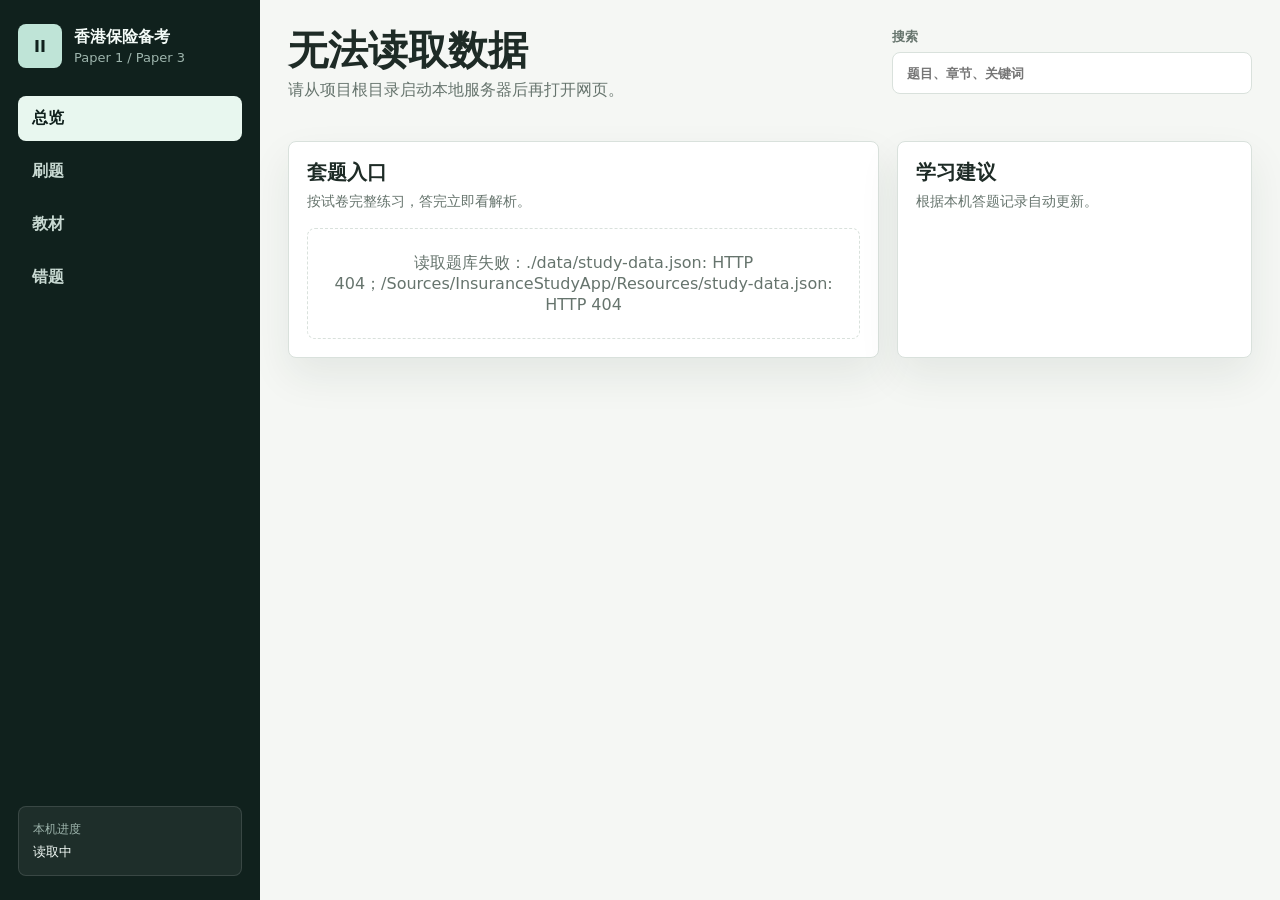
==== index.html @ dfd4a447 "Move AI settings entry to review view" ====
<!doctype html>
<html lang="zh-Hant">
  <head>
    <meta charset="utf-8" />
    <meta name="viewport" content="width=device-width, initial-scale=1" />
    <title>香港保险考试备考 Web</title>
    <link rel="stylesheet" href="./styles.css" />
  </head>
  <body>
    <div class="app-shell">
      <aside class="sidebar" aria-label="主导航">
        <div class="brand">
          <div class="brand-mark" aria-hidden="true">II</div>
          <div>
            <p class="brand-title">香港保险备考</p>
            <p class="brand-subtitle">Paper 1 / Paper 3</p>
          </div>
        </div>

        <nav class="nav-list" aria-label="功能">
          <button class="nav-item is-active" type="button" data-view="dashboard">总览</button>
          <button class="nav-item" type="button" data-view="practice">刷题</button>
          <button class="nav-item" type="button" data-view="reader">教材</button>
          <button class="nav-item" type="button" data-view="review">错题</button>
        </nav>

        <div class="sidebar-footer">
          <p class="meta-label">本机进度</p>
          <p id="storageStatus" class="storage-status">读取中</p>
        </div>
      </aside>

      <main class="workspace">
        <header class="topbar">
          <div>
            <h1 id="viewTitle">总览</h1>
            <p id="viewSubtitle">读取现有题库和教材，直接在浏览器学习。</p>
          </div>
          <label class="search-box">
            <span>搜索</span>
            <input id="globalSearch" type="search" placeholder="题目、章节、关键词" autocomplete="off" />
          </label>
        </header>

        <section id="dashboardView" class="view is-active" aria-labelledby="viewTitle">
          <div class="stats-grid" id="statsGrid"></div>
          <div class="dashboard-grid">
            <section class="panel">
              <div class="panel-heading">
                <h2>套题入口</h2>
                <p>按试卷完整练习，答完立即看解析。</p>
              </div>
              <div id="deckList" class="deck-list"></div>
            </section>
            <section class="panel">
              <div class="panel-heading">
                <h2>学习建议</h2>
                <p>根据本机答题记录自动更新。</p>
              </div>
              <div id="recommendationList" class="recommendation-list"></div>
            </section>
          </div>
        </section>

        <section id="practiceView" class="view" aria-labelledby="viewTitle">
          <div class="practice-layout">
            <section class="panel practice-panel">
              <div class="practice-toolbar">
                <label>
                  <span>题组</span>
                  <select id="questionSetSelect"></select>
                </label>
                <label>
                  <span>题号</span>
                  <select id="questionSelect"></select>
                </label>
                <button id="resetSetButton" class="secondary-button" type="button">重做本套</button>
              </div>

              <article id="questionCard" class="question-card"></article>
            </section>

            <aside class="panel progress-panel">
              <div class="panel-heading compact-heading">
                <div>
                  <h2>本套进度</h2>
                  <p id="setProgressText">尚未开始</p>
                </div>
                <button id="questionMapToggle" class="collapse-button" type="button" aria-expanded="false" aria-controls="questionMap">展开题号</button>
              </div>
              <div id="questionMap" class="question-map" aria-label="题号导航"></div>
            </aside>
          </div>
        </section>

        <section id="readerView" class="view" aria-labelledby="viewTitle">
          <div class="reader-layout">
            <aside class="panel reader-index">
              <div class="reader-index-head">
                <label>
                  <span>教材</span>
                  <select id="materialSelect"></select>
                </label>
                <button id="sectionTreeToggle" class="collapse-button" type="button" aria-expanded="false" aria-controls="sectionTree">展开目录</button>
              </div>
              <p id="activeSectionLabel" class="active-section-label">请选择章节</p>
              <div id="sectionTree" class="section-tree"></div>
            </aside>
            <article class="panel reader-content">
              <div id="sectionContent"></div>
            </article>
          </div>
        </section>

        <section id="reviewView" class="view" aria-labelledby="viewTitle">
          <section class="panel">
            <div class="panel-heading">
              <h2>错题复盘</h2>
              <p>只收录本机答错过的题目，可一键回到原题。</p>
            </div>
            <div id="wrongList" class="wrong-list"></div>
          </section>
          <section class="panel ai-settings-card">
            <div>
              <h2>AI 设置</h2>
              <p>配置 DeepSeek 或兼容模型，用于生成错题和题目讲解。设置只保存在当前浏览器。</p>
            </div>
            <button id="aiSettingsButton" class="primary-button" type="button">打开 AI 设置</button>
          </section>
        </section>

        <section id="searchView" class="view" aria-labelledby="viewTitle">
          <section class="panel">
            <div class="panel-heading">
              <h2>搜索结果</h2>
              <p id="searchSummary">输入关键词后显示相关题目和教材章节。</p>
            </div>
            <div id="searchResults" class="search-results"></div>
          </section>
        </section>
      </main>
    </div>

    <div id="aiSettingsBackdrop" class="settings-backdrop" hidden>
      <section class="settings-panel" role="dialog" aria-modal="true" aria-labelledby="aiSettingsTitle">
        <div class="settings-head">
          <div>
            <h2 id="aiSettingsTitle">AI 设置</h2>
            <p>配置只保存在当前浏览器，不会上传到 Cloudflare 或应用服务器。</p>
          </div>
          <button id="aiSettingsClose" class="icon-button" type="button" aria-label="关闭设置">×</button>
        </div>

        <form id="aiSettingsForm" class="settings-form" autocomplete="off">
          <label>
            <span>服务名称</span>
            <input id="aiProviderInput" type="text" placeholder="DeepSeek" />
          </label>
          <label>
            <span>Base URL</span>
            <input id="aiBaseUrlInput" type="url" placeholder="https://api.deepseek.com" />
          </label>
          <label>
            <span>模型</span>
            <input id="aiModelInput" type="text" placeholder="deepseek-v4-flash" />
          </label>
          <label>
            <span>API Key</span>
            <input id="aiApiKeyInput" type="password" placeholder="留空保持已保存密钥" autocomplete="new-password" />
            <small id="aiKeyStatus">未保存密钥</small>
          </label>
          <div class="settings-row">
            <label>
              <span>Temperature</span>
              <input id="aiTemperatureInput" type="number" min="0" max="2" step="0.1" />
            </label>
            <label>
              <span>Max tokens</span>
              <input id="aiMaxTokensInput" type="number" min="128" max="4096" step="64" />
            </label>
          </div>
          <p class="settings-note">
            生成讲解时，浏览器会把当前题目、选项和解析直接发送给你配置的 AI 服务商。
          </p>
          <p id="aiSettingsStatus" class="settings-status" role="status"></p>
          <div class="settings-actions">
            <button id="aiSettingsClear" class="secondary-button" type="button">清除本地设置</button>
            <button class="primary-button" type="submit">保存到本地</button>
          </div>
        </form>
      </section>
    </div>

    <template id="statTemplate">
      <article class="stat-card">
        <span class="stat-label"></span>
        <strong class="stat-value"></strong>
        <span class="stat-note"></span>
      </article>
    </template>

    <script type="module" src="./app.js"></script>
  </body>
</html>
---- styles.css ----
:root {
  color-scheme: light;
  --bg: #f5f7f4;
  --surface: #ffffff;
  --surface-soft: #eef5ef;
  --ink: #1e2b26;
  --muted: #66746d;
  --line: #d9e1dc;
  --accent: #0f766e;
  --accent-strong: #0b5f58;
  --accent-soft: #dff2ee;
  --gold: #b7791f;
  --danger: #ba3d35;
  --success: #237a46;
  --shadow: 0 18px 40px rgba(29, 48, 39, 0.08);
  font-family: ui-sans-serif, system-ui, -apple-system, BlinkMacSystemFont, "Segoe UI", sans-serif;
}

* {
  box-sizing: border-box;
}

html,
body {
  min-height: 100%;
}

html {
  -webkit-text-size-adjust: 100%;
}

body {
  margin: 0;
  background: var(--bg);
  color: var(--ink);
}

button,
input,
select {
  font: inherit;
}

button {
  cursor: pointer;
}

button,
input,
select,
p,
h1,
h2,
h3,
li,
span,
strong {
  overflow-wrap: anywhere;
}

.app-shell {
  display: grid;
  grid-template-columns: 260px minmax(0, 1fr);
  min-height: 100vh;
}

.sidebar {
  position: sticky;
  top: 0;
  height: 100vh;
  display: flex;
  flex-direction: column;
  gap: 28px;
  padding: 24px 18px;
  background: #10211d;
  color: #f3fbf7;
}

.brand {
  display: flex;
  align-items: center;
  gap: 12px;
}

.brand-mark {
  display: grid;
  width: 44px;
  height: 44px;
  place-items: center;
  border-radius: 8px;
  background: #bfe4d7;
  color: #10211d;
  font-weight: 800;
  letter-spacing: 0;
}

.brand-title,
.brand-subtitle,
.meta-label,
.storage-status,
.panel-heading p,
.stat-note,
.stat-label {
  margin: 0;
}

.brand-title {
  font-size: 16px;
  font-weight: 760;
}

.brand-subtitle {
  margin-top: 2px;
  color: #9eb5ad;
  font-size: 13px;
}

.nav-list {
  display: grid;
  gap: 8px;
}

.nav-item {
  min-width: 0;
  width: 100%;
  border: 0;
  border-radius: 8px;
  padding: 12px 14px;
  background: transparent;
  color: #c8d9d2;
  text-align: left;
  font-weight: 680;
}

.nav-item:hover,
.nav-item:focus-visible {
  background: rgba(255, 255, 255, 0.08);
  outline: none;
}

.nav-item.is-active {
  background: #e8f7ef;
  color: #10211d;
}

.sidebar-footer {
  margin-top: auto;
  padding: 14px;
  border: 1px solid rgba(255, 255, 255, 0.12);
  border-radius: 8px;
  background: rgba(255, 255, 255, 0.06);
}

.meta-label {
  color: #9eb5ad;
  font-size: 12px;
}

.storage-status {
  margin-top: 4px;
  font-size: 13px;
  line-height: 1.5;
}

.workspace {
  min-width: 0;
  padding: 28px;
}

.topbar {
  display: flex;
  align-items: flex-start;
  justify-content: space-between;
  gap: 20px;
  margin-bottom: 22px;
}

.topbar h1 {
  margin: 0;
  font-size: clamp(26px, 4vw, 40px);
  line-height: 1.1;
  letter-spacing: 0;
}

.topbar p {
  margin: 8px 0 0;
  color: var(--muted);
}

.search-box {
  display: grid;
  min-width: min(360px, 100%);
  gap: 6px;
  color: var(--muted);
  font-size: 13px;
  font-weight: 700;
}

.search-box input,
select {
  min-height: 42px;
  min-width: 0;
  border: 1px solid var(--line);
  border-radius: 8px;
  background: var(--surface);
  color: var(--ink);
}

.search-box input {
  padding: 0 14px;
}

select {
  padding: 0 36px 0 12px;
}

.view {
  display: none;
}

.view.is-active {
  display: block;
}

.stats-grid {
  display: grid;
  grid-template-columns: repeat(4, minmax(0, 1fr));
  gap: 14px;
  margin-bottom: 18px;
}

.stat-card,
.panel {
  border: 1px solid var(--line);
  border-radius: 8px;
  background: var(--surface);
  box-shadow: var(--shadow);
}

.stat-card {
  display: grid;
  gap: 8px;
  padding: 18px;
}

.stat-label {
  color: var(--muted);
  font-size: 13px;
  font-weight: 760;
}

.stat-value {
  font-size: 32px;
  line-height: 1;
}

.stat-note {
  color: var(--muted);
  font-size: 13px;
}

.dashboard-grid {
  display: grid;
  grid-template-columns: minmax(0, 1.25fr) minmax(320px, 0.75fr);
  gap: 18px;
}

.panel {
  padding: 18px;
}

.panel-heading {
  margin-bottom: 16px;
}

.compact-heading,
.reader-index-head {
  display: flex;
  align-items: flex-end;
  justify-content: space-between;
  gap: 12px;
}

.panel-heading h2 {
  margin: 0;
  font-size: 20px;
  line-height: 1.25;
}

.panel-heading p {
  margin-top: 6px;
  color: var(--muted);
  font-size: 14px;
  line-height: 1.5;
}

.deck-list,
.recommendation-list,
.wrong-list,
.search-results {
  display: grid;
  gap: 10px;
}

.deck-row,
.recommendation-row,
.wrong-row,
.search-row {
  display: flex;
  align-items: center;
  justify-content: space-between;
  gap: 14px;
  padding: 14px;
  border: 1px solid var(--line);
  border-radius: 8px;
  background: #fbfdfb;
}

.ai-settings-card {
  display: flex;
  align-items: center;
  justify-content: space-between;
  gap: 16px;
  margin-top: 16px;
}

.ai-settings-card h2 {
  margin: 0;
  font-size: 20px;
}

.ai-settings-card p {
  margin: 6px 0 0;
  color: var(--muted);
  font-size: 14px;
  line-height: 1.5;
}

.deck-row h3,
.wrong-row h3,
.search-row h3 {
  margin: 0;
  font-size: 16px;
}

.deck-row p,
.wrong-row p,
.search-row p,
.recommendation-row p {
  margin: 5px 0 0;
  color: var(--muted);
  font-size: 13px;
  line-height: 1.45;
}

.primary-button,
.secondary-button,
.text-button {
  min-height: 38px;
  border-radius: 8px;
  padding: 0 14px;
  font-size: 14px;
  font-weight: 780;
  white-space: nowrap;
  touch-action: manipulation;
}

.primary-button {
  border: 1px solid var(--accent);
  background: var(--accent);
  color: white;
}

.primary-button:hover {
  background: var(--accent-strong);
}

.secondary-button {
  border: 1px solid var(--line);
  background: var(--surface);
  color: var(--ink);
}

.text-button {
  border: 0;
  background: transparent;
  color: var(--accent);
}

.collapse-button {
  min-height: 34px;
  border: 1px solid var(--line);
  border-radius: 8px;
  padding: 0 12px;
  background: var(--surface);
  color: var(--accent-strong);
  font-size: 13px;
  font-weight: 780;
  white-space: nowrap;
  touch-action: manipulation;
}

.practice-layout,
.reader-layout {
  display: grid;
  grid-template-columns: minmax(0, 1fr) 300px;
  gap: 18px;
  align-items: start;
}

.reader-layout {
  grid-template-columns: 320px minmax(0, 1fr);
}

.practice-toolbar {
  display: flex;
  align-items: end;
  gap: 12px;
  margin-bottom: 18px;
  flex-wrap: wrap;
}

.practice-toolbar label,
.reader-index label {
  display: grid;
  gap: 6px;
  color: var(--muted);
  font-size: 13px;
  font-weight: 760;
}

.practice-toolbar label {
  min-width: 220px;
}

.question-card {
  display: grid;
  gap: 16px;
}

.question-kicker {
  display: flex;
  flex-wrap: wrap;
  gap: 8px;
  color: var(--muted);
  font-size: 13px;
  font-weight: 760;
}

.tag {
  display: inline-flex;
  align-items: center;
  min-height: 24px;
  border-radius: 999px;
  padding: 0 9px;
  background: var(--accent-soft);
  color: var(--accent-strong);
  font-size: 12px;
}

.question-title {
  margin: 0;
  font-size: 22px;
  line-height: 1.45;
}

.options-list {
  display: grid;
  gap: 10px;
}

.option-button {
  display: grid;
  grid-template-columns: 34px minmax(0, 1fr);
  gap: 12px;
  width: 100%;
  border: 1px solid var(--line);
  border-radius: 8px;
  padding: 12px;
  background: #fbfdfb;
  color: var(--ink);
  text-align: left;
}

.option-button:hover,
.option-button:focus-visible {
  border-color: var(--accent);
  outline: none;
}

.option-button.is-selected {
  border-color: var(--accent);
  background: var(--accent-soft);
}

.option-button.is-correct {
  border-color: rgba(35, 122, 70, 0.65);
  background: #e6f5ea;
}

.option-button.is-wrong {
  border-color: rgba(186, 61, 53, 0.65);
  background: #fae8e6;
}

.option-key {
  display: grid;
  width: 32px;
  height: 32px;
  place-items: center;
  border-radius: 8px;
  background: #e8edea;
  font-weight: 820;
}

.answer-panel {
  border-left: 4px solid var(--accent);
  border-radius: 8px;
  padding: 14px;
  background: #f3faf7;
}

.ai-result-panel {
  border: 1px solid #c9ddd6;
  border-radius: 8px;
  padding: 14px;
  background: #f8fcfa;
}

.ai-result-panel h3 {
  margin: 0 0 8px;
  font-size: 16px;
}

.ai-result-panel p,
.ai-result-panel li {
  margin: 0 0 10px;
  line-height: 1.7;
}

.answer-panel h3 {
  margin: 0 0 8px;
  font-size: 16px;
}

.answer-panel p {
  margin: 0;
  line-height: 1.7;
}

.question-actions {
  display: flex;
  justify-content: space-between;
  gap: 12px;
}

.question-map {
  display: grid;
  grid-template-columns: repeat(5, 1fr);
  gap: 8px;
}

.map-button {
  min-height: 38px;
  border: 1px solid var(--line);
  border-radius: 8px;
  background: #fbfdfb;
  color: var(--ink);
  font-size: 13px;
  font-weight: 760;
}

.map-button.is-current {
  border-color: var(--accent);
  background: var(--accent);
  color: white;
}

.map-button.is-correct {
  background: #e6f5ea;
}

.map-button.is-wrong {
  background: #fae8e6;
}

.section-tree {
  display: grid;
  gap: 6px;
  max-height: calc(100vh - 190px);
  margin-top: 14px;
  overflow: auto;
  padding-right: 4px;
}

.active-section-label {
  display: none;
  margin: 12px 0 0;
  color: var(--muted);
  font-size: 13px;
  line-height: 1.45;
}

.section-button {
  width: 100%;
  border: 0;
  border-radius: 8px;
  padding: 9px 10px;
  background: transparent;
  color: var(--ink);
  text-align: left;
  font-size: 13px;
  line-height: 1.35;
}

.section-button:hover,
.section-button.is-active {
  background: var(--surface-soft);
}

.reader-content {
  min-height: 640px;
}

.reader-content h2 {
  margin-top: 0;
  font-size: 28px;
}

.reader-content h3 {
  margin-top: 28px;
  font-size: 20px;
}

.reader-content p,
.reader-content li {
  font-size: 16px;
  line-height: 1.85;
}

.reader-content blockquote {
  margin: 16px 0;
  border-left: 4px solid var(--gold);
  padding: 10px 14px;
  background: #fff8eb;
  color: #624615;
}

.empty-state {
  padding: 24px;
  border: 1px dashed var(--line);
  border-radius: 8px;
  color: var(--muted);
  text-align: center;
}

mark {
  border-radius: 4px;
  background: #fde68a;
  color: inherit;
}

.settings-backdrop {
  position: fixed;
  inset: 0;
  z-index: 50;
  display: grid;
  place-items: center;
  padding: 20px;
  background: rgba(16, 33, 29, 0.5);
}

.settings-backdrop[hidden] {
  display: none;
}

.settings-panel {
  width: min(620px, 100%);
  max-height: min(760px, calc(100vh - 40px));
  overflow: auto;
  border: 1px solid var(--line);
  border-radius: 8px;
  background: var(--surface);
  box-shadow: 0 30px 80px rgba(16, 33, 29, 0.24);
}

.settings-head {
  display: flex;
  align-items: flex-start;
  justify-content: space-between;
  gap: 16px;
  padding: 18px 18px 12px;
  border-bottom: 1px solid var(--line);
}

.settings-head h2 {
  margin: 0;
  font-size: 22px;
}

.settings-head p,
.settings-note,
.settings-status,
.settings-form small {
  margin: 6px 0 0;
  color: var(--muted);
  font-size: 13px;
  line-height: 1.5;
}

.icon-button {
  width: 36px;
  height: 36px;
  border: 1px solid var(--line);
  border-radius: 8px;
  background: var(--surface);
  color: var(--ink);
  font-size: 22px;
  line-height: 1;
}

.settings-form {
  display: grid;
  gap: 14px;
  padding: 18px;
}

.settings-form label {
  display: grid;
  gap: 6px;
  color: var(--muted);
  font-size: 13px;
  font-weight: 760;
}

.settings-form input {
  min-height: 42px;
  border: 1px solid var(--line);
  border-radius: 8px;
  padding: 0 12px;
  background: var(--surface);
  color: var(--ink);
}

.settings-row {
  display: grid;
  grid-template-columns: repeat(2, minmax(0, 1fr));
  gap: 12px;
}

.settings-actions {
  display: flex;
  justify-content: flex-end;
  gap: 10px;
}

@media (max-width: 980px) {
  .app-shell {
    grid-template-columns: 1fr;
  }

  .sidebar {
    position: static;
    height: auto;
    gap: 16px;
  }

  .nav-list {
    grid-template-columns: repeat(4, 1fr);
  }

  .sidebar-footer {
    display: none;
  }

  .topbar,
  .dashboard-grid,
  .practice-layout,
  .reader-layout {
    grid-template-columns: 1fr;
  }

  .topbar {
    display: grid;
  }

  .stats-grid {
    grid-template-columns: repeat(2, minmax(0, 1fr));
  }

  .progress-panel {
    order: -1;
  }

  .question-map {
    display: flex;
    gap: 8px;
    overflow-x: auto;
    padding-bottom: 4px;
    scroll-snap-type: x proximity;
  }

  .map-button {
    min-width: 44px;
    scroll-snap-align: start;
  }
}

@media (max-width: 640px) {
  body {
    padding-bottom: calc(72px + env(safe-area-inset-bottom));
    overflow-x: hidden;
  }

  .app-shell {
    min-height: auto;
  }

  .sidebar {
    position: fixed;
    top: auto;
    right: 0;
    bottom: 0;
    left: 0;
    z-index: 20;
    height: auto;
    display: block;
    padding: 7px 10px calc(7px + env(safe-area-inset-bottom));
    border-top: 1px solid rgba(255, 255, 255, 0.12);
    background: rgba(16, 33, 29, 0.96);
    box-shadow: 0 -16px 36px rgba(16, 33, 29, 0.18);
    backdrop-filter: blur(14px);
  }

  .brand,
  .sidebar-footer {
    display: none;
  }

  .workspace {
    padding: 12px 12px 20px;
  }

  .topbar {
    position: sticky;
    top: 0;
    z-index: 10;
    grid-template-columns: 1fr;
    gap: 10px;
    margin: -12px -12px 12px;
    padding: 10px 12px 12px;
    border-bottom: 1px solid rgba(217, 225, 220, 0.85);
    background: rgba(245, 247, 244, 0.94);
    backdrop-filter: blur(12px);
  }

  .topbar h1 {
    font-size: 23px;
  }

  .topbar p {
    display: none;
  }

  .search-box {
    min-width: 0;
  }

  .search-box span {
    display: none;
  }

  .nav-list {
    grid-template-columns: repeat(4, minmax(0, 1fr));
    width: 100%;
    gap: 5px;
  }

  .nav-item {
    min-height: 48px;
    min-width: 0;
    padding: 8px 4px;
    border-radius: 8px;
    overflow: hidden;
    text-align: center;
    font-size: 13px;
  }

  .nav-item.is-active {
    background: #e8f7ef;
  }

  .stats-grid {
    grid-template-columns: repeat(2, minmax(0, 1fr));
    gap: 8px;
    margin-bottom: 12px;
  }

  .stat-card,
  .panel {
    box-shadow: none;
  }

  .stat-card {
    grid-template-columns: 1fr;
    align-items: start;
    min-height: 104px;
    padding: 12px;
  }

  .stat-value {
    grid-row: auto;
    font-size: 26px;
  }

  .panel {
    padding: 12px;
  }

  .panel-heading {
    margin-bottom: 12px;
  }

  .panel-heading h2 {
    font-size: 17px;
  }

  .panel-heading p {
    font-size: 13px;
  }

  .deck-row,
  .wrong-row,
  .search-row,
  .ai-settings-card {
    align-items: stretch;
    flex-direction: column;
    gap: 10px;
    padding: 12px;
  }

  .deck-row .primary-button,
  .wrong-row .primary-button,
  .search-row .primary-button,
  .search-row .secondary-button,
  .ai-settings-card .primary-button {
    width: 100%;
  }

  .practice-toolbar {
    display: grid;
    grid-template-columns: 1fr;
    gap: 10px;
    margin-bottom: 14px;
  }

  .practice-toolbar label {
    min-width: 0;
  }

  .practice-toolbar select,
  .practice-toolbar button,
  .reader-index select {
    min-height: 44px;
    width: 100%;
  }

  .compact-heading {
    align-items: center;
    margin-bottom: 0;
  }

  .compact-heading h2 {
    display: none;
  }

  .compact-heading p {
    margin-top: 0;
    font-weight: 760;
  }

  .collapse-button {
    min-height: 38px;
    padding: 0 11px;
    font-size: 12px;
  }

  .question-kicker {
    gap: 6px;
    font-size: 12px;
  }

  .question-title {
    font-size: 18px;
    line-height: 1.5;
  }

  .option-button {
    grid-template-columns: 30px minmax(0, 1fr);
    gap: 10px;
    min-height: 54px;
    padding: 10px;
  }

  .option-key {
    width: 30px;
    height: 30px;
  }

  .answer-panel {
    padding: 12px;
  }

  .question-actions {
    display: grid;
    grid-template-columns: 1fr 1fr;
  }

  .question-actions [data-action="reference"] {
    grid-column: 1 / -1;
    order: -1;
  }

  .question-actions [data-action="ai"] {
    grid-column: 1 / -1;
    order: -2;
  }

  .question-actions button {
    width: 100%;
  }

  .progress-panel {
    padding-bottom: 12px;
  }

  .progress-panel .panel-heading {
    margin-bottom: 10px;
  }

  .question-map.is-collapsed,
  .section-tree.is-collapsed {
    display: none;
  }

  .question-map {
    margin-top: 10px;
  }

  .reader-index {
    position: sticky;
    top: 75px;
    z-index: 8;
  }

  .reader-index-head {
    align-items: end;
  }

  .reader-index-head label {
    min-width: 0;
    flex: 1;
  }

  .active-section-label {
    display: block;
  }

  .section-tree {
    max-height: 46vh;
    margin-top: 10px;
    overscroll-behavior: contain;
  }

  .section-button {
    min-height: 38px;
    font-size: 13px;
  }

  .reader-content {
    min-height: 0;
  }

  .reader-content h2 {
    font-size: 21px;
    line-height: 1.35;
  }

  .reader-content h3 {
    font-size: 18px;
  }

  .reader-content p,
  .reader-content li {
    font-size: 16px;
    line-height: 1.8;
  }

  .empty-state {
    padding: 18px;
  }

  .settings-backdrop {
    align-items: end;
    padding: 12px;
    padding-bottom: calc(84px + env(safe-area-inset-bottom));
  }

  .settings-panel {
    max-height: calc(100vh - 116px - env(safe-area-inset-bottom));
  }

  .settings-head {
    padding: 14px 14px 10px;
  }

  .settings-head h2 {
    font-size: 19px;
  }

  .settings-form {
    padding: 14px;
  }

  .settings-row {
    grid-template-columns: 1fr;
  }

  .settings-actions {
    display: grid;
  }

  .settings-actions button {
    width: 100%;
  }
}

@media (max-width: 390px) {
  .workspace {
    padding-right: 10px;
    padding-left: 10px;
  }

  .topbar {
    margin-right: -10px;
    margin-left: -10px;
    padding-right: 10px;
    padding-left: 10px;
  }

  .nav-item {
    font-size: 12px;
  }

  .stat-card {
    grid-template-columns: 1fr;
  }

  .stat-value {
    grid-row: auto;
  }
}
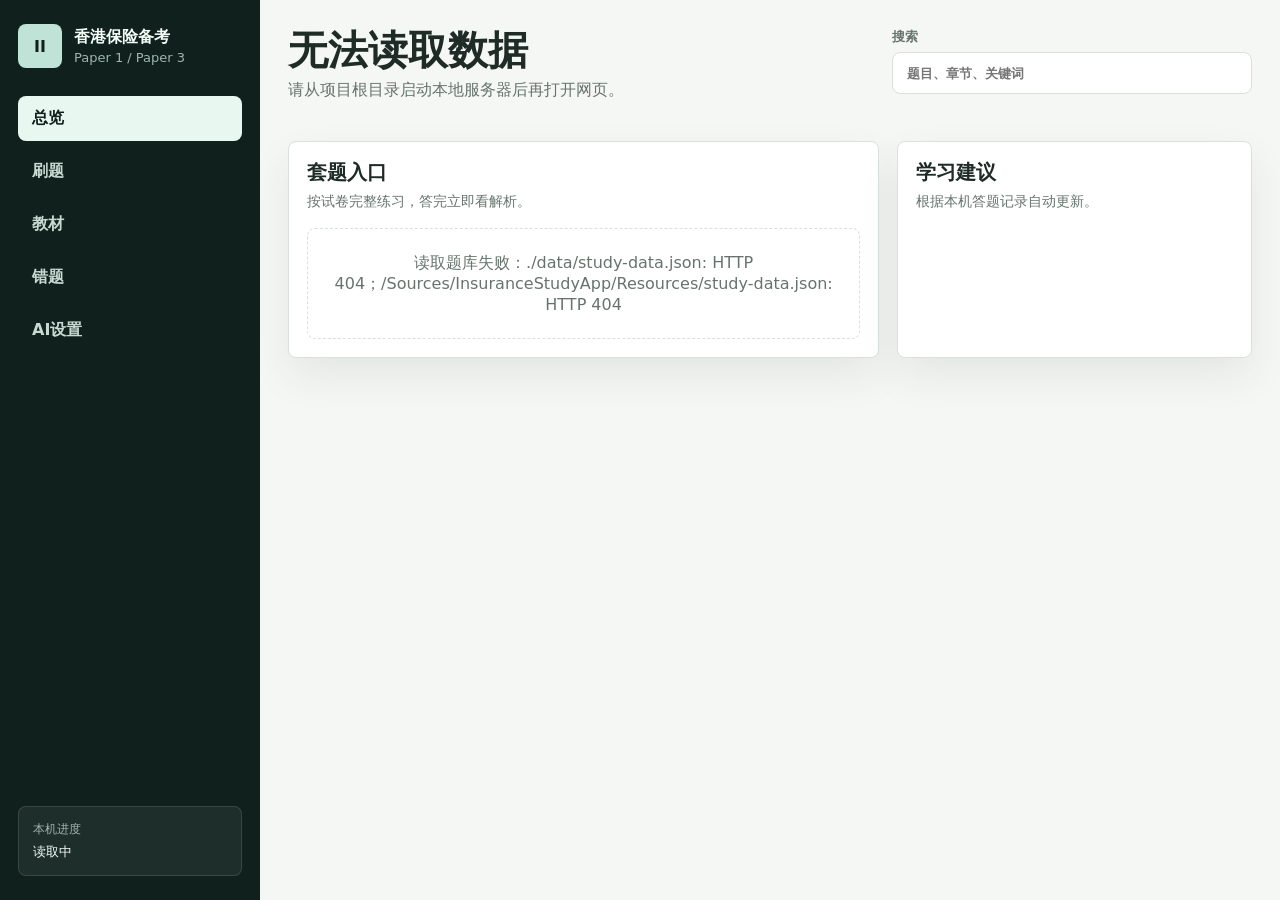
==== commit 9a74775f: "Make AI settings a standalone navigation page" ====
--- a/index.html
+++ b/index.html
@@ -22,6 +22,7 @@
           <button class="nav-item" type="button" data-view="practice">刷题</button>
           <button class="nav-item" type="button" data-view="reader">教材</button>
           <button class="nav-item" type="button" data-view="review">错题</button>
+          <button class="nav-item" type="button" data-view="aiSettings">AI设置</button>
         </nav>
 
         <div class="sidebar-footer">
@@ -120,12 +121,54 @@
             </div>
             <div id="wrongList" class="wrong-list"></div>
           </section>
-          <section class="panel ai-settings-card">
-            <div>
-              <h2>AI 设置</h2>
-              <p>配置 DeepSeek 或兼容模型，用于生成错题和题目讲解。设置只保存在当前浏览器。</p>
+        </section>
+
+        <section id="aiSettingsView" class="view" aria-labelledby="viewTitle">
+          <section class="panel settings-panel">
+            <div class="settings-head">
+              <div>
+                <h2 id="aiSettingsTitle">AI 设置</h2>
+                <p>配置只保存在当前浏览器，不会上传到 Cloudflare 或应用服务器。</p>
+              </div>
             </div>
-            <button id="aiSettingsButton" class="primary-button" type="button">打开 AI 设置</button>
+
+            <form id="aiSettingsForm" class="settings-form" autocomplete="off">
+              <label>
+                <span>服务名称</span>
+                <input id="aiProviderInput" type="text" placeholder="DeepSeek" />
+              </label>
+              <label>
+                <span>Base URL</span>
+                <input id="aiBaseUrlInput" type="url" placeholder="https://api.deepseek.com" />
+              </label>
+              <label>
+                <span>模型</span>
+                <input id="aiModelInput" type="text" placeholder="deepseek-v4-flash" />
+              </label>
+              <label>
+                <span>API Key</span>
+                <input id="aiApiKeyInput" type="password" placeholder="留空保持已保存密钥" autocomplete="new-password" />
+                <small id="aiKeyStatus">未保存密钥</small>
+              </label>
+              <div class="settings-row">
+                <label>
+                  <span>Temperature</span>
+                  <input id="aiTemperatureInput" type="number" min="0" max="2" step="0.1" />
+                </label>
+                <label>
+                  <span>Max tokens</span>
+                  <input id="aiMaxTokensInput" type="number" min="128" max="4096" step="64" />
+                </label>
+              </div>
+              <p class="settings-note">
+                生成讲解时，浏览器会把当前题目、选项和解析直接发送给你配置的 AI 服务商。
+              </p>
+              <p id="aiSettingsStatus" class="settings-status" role="status"></p>
+              <div class="settings-actions">
+                <button id="aiSettingsClear" class="secondary-button" type="button">清除本地设置</button>
+                <button class="primary-button" type="submit">保存到本地</button>
+              </div>
+            </form>
           </section>
         </section>
 
@@ -141,56 +184,6 @@
       </main>
     </div>
 
-    <div id="aiSettingsBackdrop" class="settings-backdrop" hidden>
-      <section class="settings-panel" role="dialog" aria-modal="true" aria-labelledby="aiSettingsTitle">
-        <div class="settings-head">
-          <div>
-            <h2 id="aiSettingsTitle">AI 设置</h2>
-            <p>配置只保存在当前浏览器，不会上传到 Cloudflare 或应用服务器。</p>
-          </div>
-          <button id="aiSettingsClose" class="icon-button" type="button" aria-label="关闭设置">×</button>
-        </div>
-
-        <form id="aiSettingsForm" class="settings-form" autocomplete="off">
-          <label>
-            <span>服务名称</span>
-            <input id="aiProviderInput" type="text" placeholder="DeepSeek" />
-          </label>
-          <label>
-            <span>Base URL</span>
-            <input id="aiBaseUrlInput" type="url" placeholder="https://api.deepseek.com" />
-          </label>
-          <label>
-            <span>模型</span>
-            <input id="aiModelInput" type="text" placeholder="deepseek-v4-flash" />
-          </label>
-          <label>
-            <span>API Key</span>
-            <input id="aiApiKeyInput" type="password" placeholder="留空保持已保存密钥" autocomplete="new-password" />
-            <small id="aiKeyStatus">未保存密钥</small>
-          </label>
-          <div class="settings-row">
-            <label>
-              <span>Temperature</span>
-              <input id="aiTemperatureInput" type="number" min="0" max="2" step="0.1" />
-            </label>
-            <label>
-              <span>Max tokens</span>
-              <input id="aiMaxTokensInput" type="number" min="128" max="4096" step="64" />
-            </label>
-          </div>
-          <p class="settings-note">
-            生成讲解时，浏览器会把当前题目、选项和解析直接发送给你配置的 AI 服务商。
-          </p>
-          <p id="aiSettingsStatus" class="settings-status" role="status"></p>
-          <div class="settings-actions">
-            <button id="aiSettingsClear" class="secondary-button" type="button">清除本地设置</button>
-            <button class="primary-button" type="submit">保存到本地</button>
-          </div>
-        </form>
-      </section>
-    </div>
-
     <template id="statTemplate">
       <article class="stat-card">
         <span class="stat-label"></span>
--- a/styles.css
+++ b/styles.css
@@ -316,26 +316,6 @@
   background: #fbfdfb;
 }
 
-.ai-settings-card {
-  display: flex;
-  align-items: center;
-  justify-content: space-between;
-  gap: 16px;
-  margin-top: 16px;
-}
-
-.ai-settings-card h2 {
-  margin: 0;
-  font-size: 20px;
-}
-
-.ai-settings-card p {
-  margin: 6px 0 0;
-  color: var(--muted);
-  font-size: 14px;
-  line-height: 1.5;
-}
-
 .deck-row h3,
 .wrong-row h3,
 .search-row h3 {
@@ -660,28 +640,11 @@
   color: inherit;
 }
 
-.settings-backdrop {
-  position: fixed;
-  inset: 0;
-  z-index: 50;
-  display: grid;
-  place-items: center;
-  padding: 20px;
-  background: rgba(16, 33, 29, 0.5);
-}
-
-.settings-backdrop[hidden] {
-  display: none;
-}
-
 .settings-panel {
   width: min(620px, 100%);
-  max-height: min(760px, calc(100vh - 40px));
-  overflow: auto;
   border: 1px solid var(--line);
   border-radius: 8px;
   background: var(--surface);
-  box-shadow: 0 30px 80px rgba(16, 33, 29, 0.24);
 }
 
 .settings-head {
@@ -871,9 +834,9 @@
   }
 
   .nav-list {
-    grid-template-columns: repeat(4, minmax(0, 1fr));
+    grid-template-columns: repeat(5, minmax(0, 1fr));
     width: 100%;
-    gap: 5px;
+    gap: 4px;
   }
 
   .nav-item {
@@ -883,7 +846,7 @@
     border-radius: 8px;
     overflow: hidden;
     text-align: center;
-    font-size: 13px;
+    font-size: 12px;
   }
 
   .nav-item.is-active {
@@ -931,8 +894,7 @@
 
   .deck-row,
   .wrong-row,
-  .search-row,
-  .ai-settings-card {
+  .search-row {
     align-items: stretch;
     flex-direction: column;
     gap: 10px;
@@ -942,8 +904,7 @@
   .deck-row .primary-button,
   .wrong-row .primary-button,
   .search-row .primary-button,
-  .search-row .secondary-button,
-  .ai-settings-card .primary-button {
+  .search-row .secondary-button {
     width: 100%;
   }
 
@@ -1100,14 +1061,8 @@
     padding: 18px;
   }
 
-  .settings-backdrop {
-    align-items: end;
-    padding: 12px;
-    padding-bottom: calc(84px + env(safe-area-inset-bottom));
-  }
-
   .settings-panel {
-    max-height: calc(100vh - 116px - env(safe-area-inset-bottom));
+    width: 100%;
   }
 
   .settings-head {
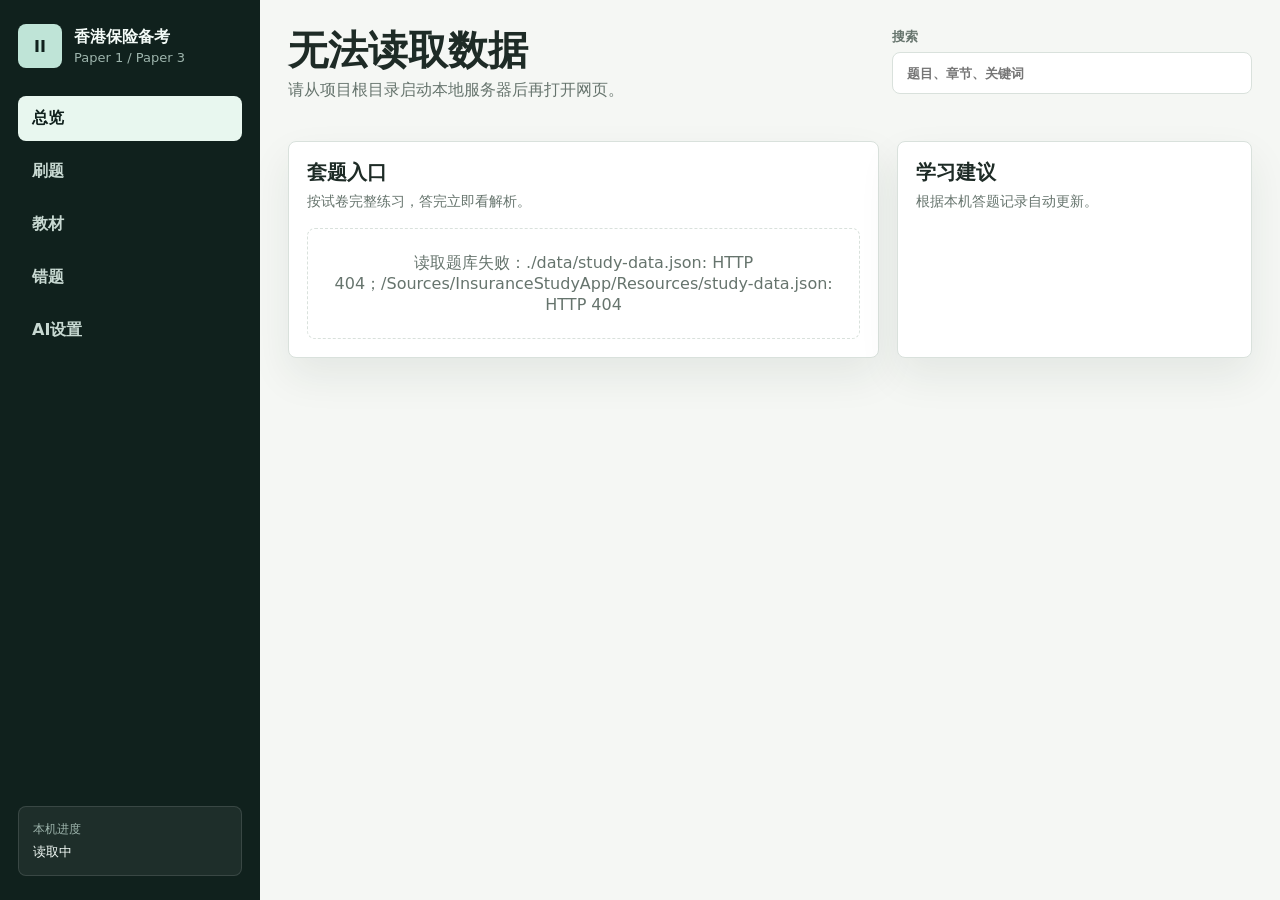
==== commit f789ab41: "Refine AI model settings" ====
--- a/index.html
+++ b/index.html
@@ -4,7 +4,7 @@
     <meta charset="utf-8" />
     <meta name="viewport" content="width=device-width, initial-scale=1" />
     <title>香港保险考试备考 Web</title>
-    <link rel="stylesheet" href="./styles.css" />
+    <link rel="stylesheet" href="./styles.css?v=20260430-3" />
   </head>
   <body>
     <div class="app-shell">
@@ -128,42 +128,49 @@
             <div class="settings-head">
               <div>
                 <h2 id="aiSettingsTitle">AI 设置</h2>
-                <p>配置只保存在当前浏览器，不会上传到 Cloudflare 或应用服务器。</p>
-              </div>
+                <p>配置 DeepSeek 或兼容模型，用来生成题目讲解。所有设置只保存在当前浏览器。</p>
+              </div>
+              <div class="settings-privacy">本地保存</div>
             </div>
 
             <form id="aiSettingsForm" class="settings-form" autocomplete="off">
-              <label>
-                <span>服务名称</span>
-                <input id="aiProviderInput" type="text" placeholder="DeepSeek" />
-              </label>
-              <label>
-                <span>Base URL</span>
-                <input id="aiBaseUrlInput" type="url" placeholder="https://api.deepseek.com" />
-              </label>
-              <label>
-                <span>模型</span>
-                <input id="aiModelInput" type="text" placeholder="deepseek-v4-flash" />
-              </label>
-              <label>
-                <span>API Key</span>
-                <input id="aiApiKeyInput" type="password" placeholder="留空保持已保存密钥" autocomplete="new-password" />
-                <small id="aiKeyStatus">未保存密钥</small>
-              </label>
-              <div class="settings-row">
-                <label>
-                  <span>Temperature</span>
-                  <input id="aiTemperatureInput" type="number" min="0" max="2" step="0.1" />
-                </label>
-                <label>
-                  <span>Max tokens</span>
-                  <input id="aiMaxTokensInput" type="number" min="128" max="4096" step="64" />
-                </label>
-              </div>
-              <p class="settings-note">
-                生成讲解时，浏览器会把当前题目、选项和解析直接发送给你配置的 AI 服务商。
-              </p>
-              <p id="aiSettingsStatus" class="settings-status" role="status"></p>
+              <div class="settings-section">
+                <div class="settings-section-title">
+                  <h3>连接配置</h3>
+                  <p>API Key 不会显示明文；留空会保留已保存的密钥。</p>
+                </div>
+                <div class="settings-grid">
+                  <label class="field">
+                    <span>服务名称</span>
+                    <input id="aiProviderInput" type="text" placeholder="DeepSeek" />
+                  </label>
+                  <label class="field">
+                    <span>Base URL</span>
+                    <input id="aiBaseUrlInput" type="url" placeholder="https://api.deepseek.com" />
+                  </label>
+                  <label class="field">
+                    <span>模型</span>
+                    <select id="aiModelSelect">
+                      <option value="deepseek-v4-flash">DeepSeek V4 Flash（默认）</option>
+                      <option value="deepseek-chat">DeepSeek Chat</option>
+                      <option value="deepseek-reasoner">DeepSeek Reasoner</option>
+                      <option value="custom">自定义兼容模型</option>
+                    </select>
+                    <input id="aiCustomModelInput" class="is-hidden" type="text" placeholder="输入兼容模型名称" />
+                  </label>
+                  <label class="field">
+                    <span>API Key</span>
+                    <input id="aiApiKeyInput" type="password" placeholder="留空保持已保存密钥" autocomplete="new-password" />
+                    <small id="aiKeyStatus">未保存密钥</small>
+                  </label>
+                </div>
+              </div>
+
+              <div class="settings-note">
+                <strong>隐私说明</strong>
+                <span>生成讲解时，浏览器会把当前题目、选项和解析直接发送给你配置的 AI 服务商；本应用不会保存这些请求。生成参数已按考试讲解场景固定为保守默认值。</span>
+              </div>
+              <p id="aiSettingsStatus" class="settings-status" role="status" aria-live="polite"></p>
               <div class="settings-actions">
                 <button id="aiSettingsClear" class="secondary-button" type="button">清除本地设置</button>
                 <button class="primary-button" type="submit">保存到本地</button>
@@ -192,6 +199,6 @@
       </article>
     </template>
 
-    <script type="module" src="./app.js"></script>
+    <script type="module" src="./app.js?v=20260430-3"></script>
   </body>
 </html>
--- a/styles.css
+++ b/styles.css
@@ -641,7 +641,7 @@
 }
 
 .settings-panel {
-  width: min(620px, 100%);
+  width: min(860px, 100%);
   border: 1px solid var(--line);
   border-radius: 8px;
   background: var(--surface);
@@ -652,8 +652,9 @@
   align-items: flex-start;
   justify-content: space-between;
   gap: 16px;
-  padding: 18px 18px 12px;
+  padding: 20px 22px 16px;
   border-bottom: 1px solid var(--line);
+  background: linear-gradient(180deg, #f8fcfa 0%, #ffffff 100%);
 }
 
 .settings-head h2 {
@@ -662,7 +663,6 @@
 }
 
 .settings-head p,
-.settings-note,
 .settings-status,
 .settings-form small {
   margin: 6px 0 0;
@@ -671,6 +671,20 @@
   line-height: 1.5;
 }
 
+.settings-privacy {
+  display: inline-flex;
+  align-items: center;
+  min-height: 30px;
+  border: 1px solid #c7e2d9;
+  border-radius: 999px;
+  padding: 0 11px;
+  background: #eef9f4;
+  color: var(--accent-strong);
+  font-size: 13px;
+  font-weight: 780;
+  white-space: nowrap;
+}
+
 .icon-button {
   width: 36px;
   height: 36px;
@@ -684,11 +698,47 @@
 
 .settings-form {
   display: grid;
+  gap: 16px;
+  padding: 20px 22px 22px;
+}
+
+.settings-section {
+  display: grid;
   gap: 14px;
-  padding: 18px;
-}
-
-.settings-form label {
+  padding: 16px;
+  border: 1px solid var(--line);
+  border-radius: 8px;
+  background: #fbfdfb;
+}
+
+.settings-section-title {
+  display: flex;
+  align-items: flex-start;
+  justify-content: space-between;
+  gap: 16px;
+}
+
+.settings-section-title h3 {
+  margin: 0;
+  font-size: 17px;
+}
+
+.settings-section-title p {
+  max-width: 420px;
+  margin: 0;
+  color: var(--muted);
+  font-size: 13px;
+  line-height: 1.45;
+  text-align: right;
+}
+
+.settings-grid {
+  display: grid;
+  grid-template-columns: repeat(2, minmax(0, 1fr));
+  gap: 14px;
+}
+
+.settings-form .field {
   display: grid;
   gap: 6px;
   color: var(--muted);
@@ -696,7 +746,8 @@
   font-weight: 760;
 }
 
-.settings-form input {
+.settings-form input,
+.settings-form select {
   min-height: 42px;
   border: 1px solid var(--line);
   border-radius: 8px;
@@ -705,10 +756,49 @@
   color: var(--ink);
 }
 
-.settings-row {
-  display: grid;
-  grid-template-columns: repeat(2, minmax(0, 1fr));
-  gap: 12px;
+.settings-form select {
+  padding-right: 34px;
+}
+
+.settings-form input:focus,
+.settings-form select:focus {
+  border-color: var(--accent);
+  box-shadow: 0 0 0 3px rgba(15, 118, 110, 0.12);
+  outline: none;
+}
+
+.settings-form .is-hidden {
+  display: none;
+}
+
+.settings-note {
+  display: grid;
+  gap: 4px;
+  border-left: 4px solid var(--gold);
+  border-radius: 8px;
+  padding: 12px 14px;
+  background: #fff8eb;
+  color: #624615;
+  font-size: 13px;
+  line-height: 1.55;
+}
+
+.settings-note strong,
+.settings-note span {
+  display: block;
+}
+
+.settings-status {
+  min-height: 22px;
+}
+
+.settings-status.is-success {
+  border: 1px solid #b9dfc7;
+  border-radius: 8px;
+  padding: 10px 12px;
+  background: #ecf8f0;
+  color: var(--success);
+  font-weight: 760;
 }
 
 .settings-actions {
@@ -729,7 +819,7 @@
   }
 
   .nav-list {
-    grid-template-columns: repeat(4, 1fr);
+    grid-template-columns: repeat(5, 1fr);
   }
 
   .sidebar-footer {
@@ -786,9 +876,11 @@
     bottom: 0;
     left: 0;
     z-index: 20;
+    width: 100vw;
+    max-width: 100vw;
     height: auto;
     display: block;
-    padding: 7px 10px calc(7px + env(safe-area-inset-bottom));
+    padding: 7px 6px calc(7px + env(safe-area-inset-bottom));
     border-top: 1px solid rgba(255, 255, 255, 0.12);
     background: rgba(16, 33, 29, 0.96);
     box-shadow: 0 -16px 36px rgba(16, 33, 29, 0.18);
@@ -834,19 +926,24 @@
   }
 
   .nav-list {
-    grid-template-columns: repeat(5, minmax(0, 1fr));
+    display: flex;
     width: 100%;
+    min-width: 0;
     gap: 4px;
   }
 
   .nav-item {
-    min-height: 48px;
+    flex: 0 0 calc((100vw - 28px) / 5) !important;
+    width: calc((100vw - 28px) / 5) !important;
+    max-width: calc((100vw - 28px) / 5);
+    min-height: 46px;
     min-width: 0;
-    padding: 8px 4px;
+    padding: 8px 2px;
     border-radius: 8px;
     overflow: hidden;
     text-align: center;
-    font-size: 12px;
+    font-size: 11px;
+    line-height: 1.1;
   }
 
   .nav-item.is-active {
@@ -1066,6 +1163,8 @@
   }
 
   .settings-head {
+    display: grid;
+    gap: 10px;
     padding: 14px 14px 10px;
   }
 
@@ -1077,8 +1176,23 @@
     padding: 14px;
   }
 
-  .settings-row {
+  .settings-section {
+    padding: 12px;
+  }
+
+  .settings-section-title {
+    display: grid;
+    gap: 5px;
+  }
+
+  .settings-section-title p {
+    max-width: none;
+    text-align: left;
+  }
+
+  .settings-grid {
     grid-template-columns: 1fr;
+    gap: 10px;
   }
 
   .settings-actions {
@@ -1104,7 +1218,7 @@
   }
 
   .nav-item {
-    font-size: 12px;
+    font-size: 10.5px;
   }
 
   .stat-card {
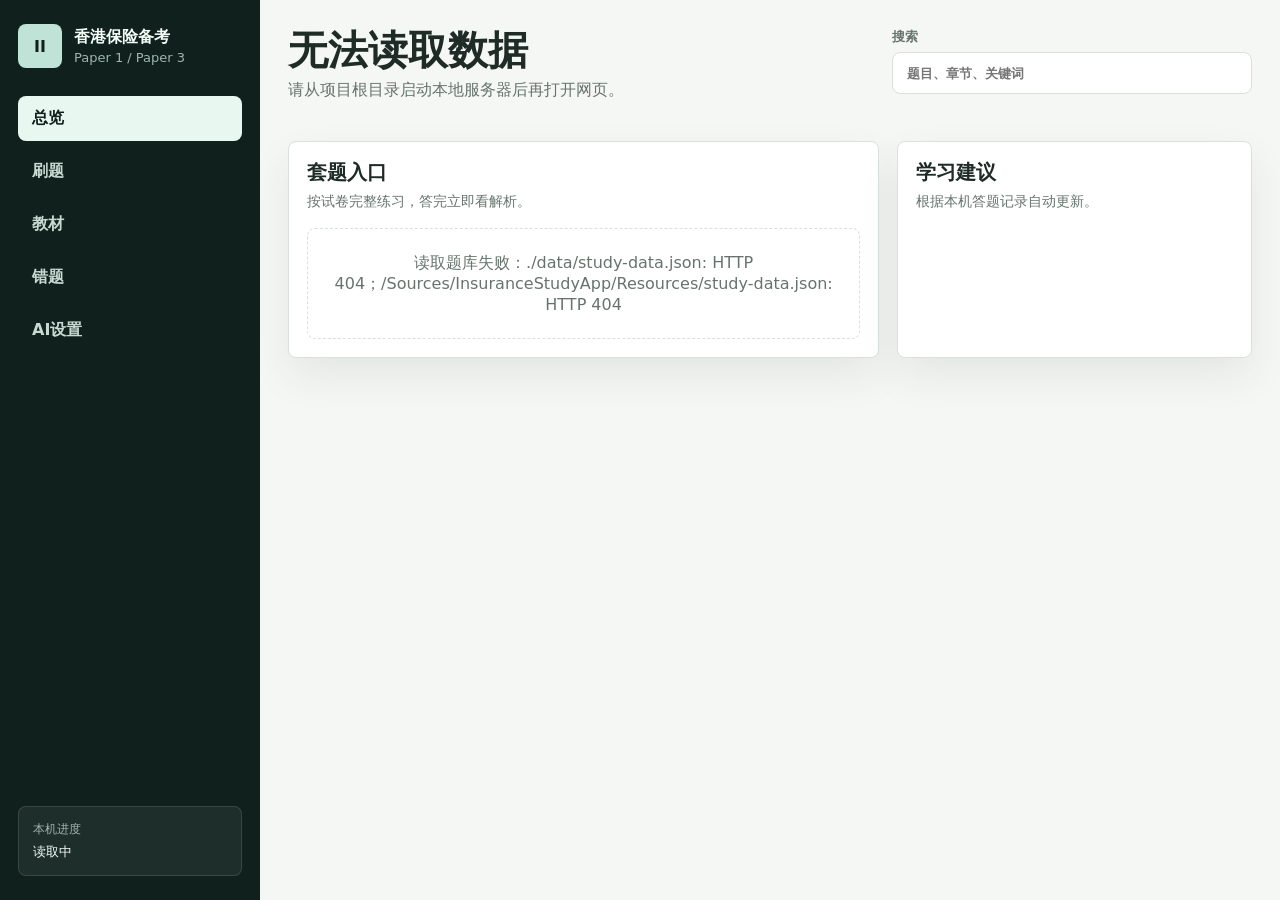
==== commit 3840c1e9: "Update DeepSeek model options" ====
--- a/index.html
+++ b/index.html
@@ -4,7 +4,7 @@
     <meta charset="utf-8" />
     <meta name="viewport" content="width=device-width, initial-scale=1" />
     <title>香港保险考试备考 Web</title>
-    <link rel="stylesheet" href="./styles.css?v=20260430-3" />
+    <link rel="stylesheet" href="./styles.css?v=20260430-4" />
   </head>
   <body>
     <div class="app-shell">
@@ -152,8 +152,7 @@
                     <span>模型</span>
                     <select id="aiModelSelect">
                       <option value="deepseek-v4-flash">DeepSeek V4 Flash（默认）</option>
-                      <option value="deepseek-chat">DeepSeek Chat</option>
-                      <option value="deepseek-reasoner">DeepSeek Reasoner</option>
+                      <option value="deepseek-pro">DeepSeek Pro</option>
                       <option value="custom">自定义兼容模型</option>
                     </select>
                     <input id="aiCustomModelInput" class="is-hidden" type="text" placeholder="输入兼容模型名称" />
@@ -199,6 +198,6 @@
       </article>
     </template>
 
-    <script type="module" src="./app.js?v=20260430-3"></script>
+    <script type="module" src="./app.js?v=20260430-4"></script>
   </body>
 </html>
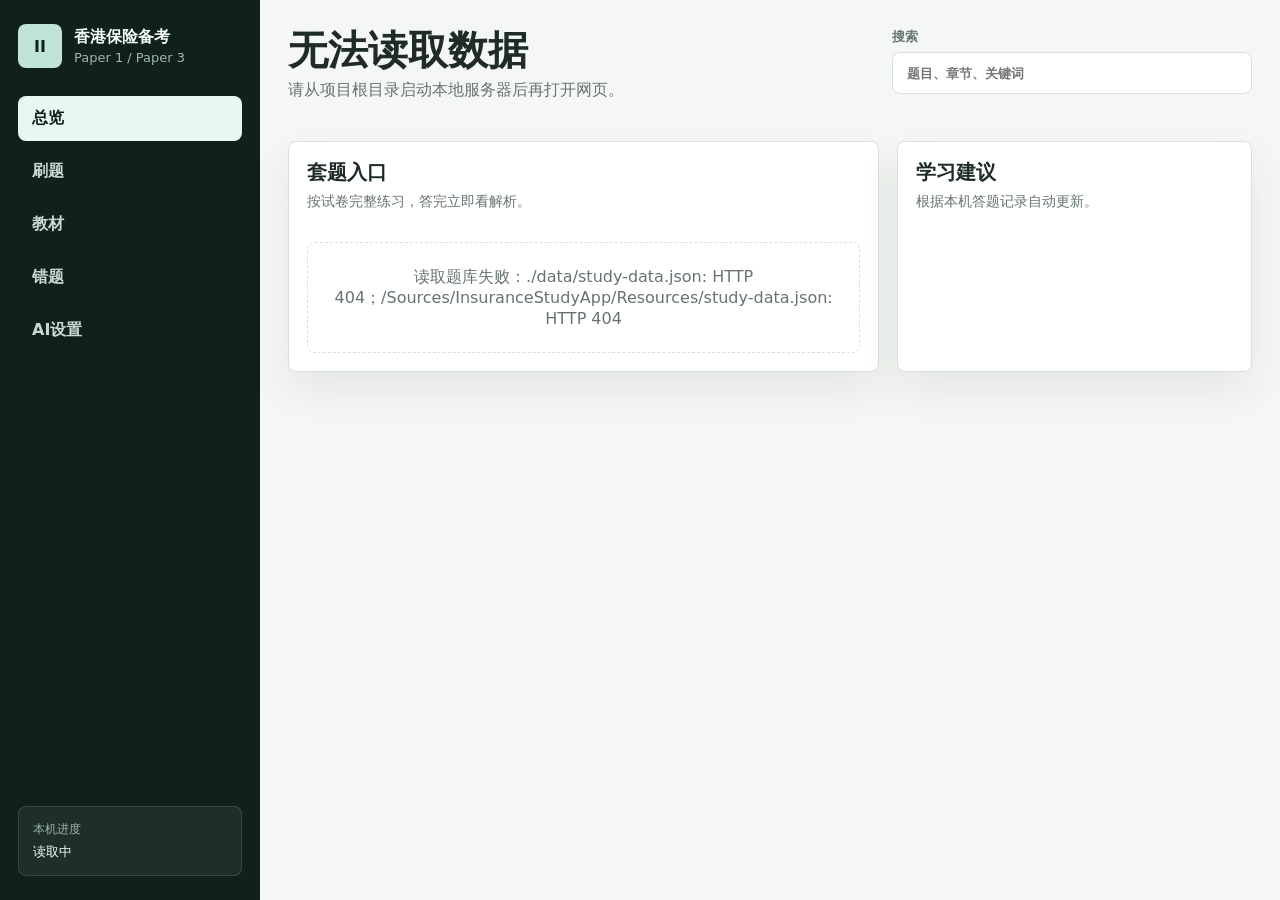
==== commit 1052169d: "Add mock exam generation" ====
--- a/index.html
+++ b/index.html
@@ -4,7 +4,7 @@
     <meta charset="utf-8" />
     <meta name="viewport" content="width=device-width, initial-scale=1" />
     <title>香港保险考试备考 Web</title>
-    <link rel="stylesheet" href="./styles.css?v=20260430-4" />
+    <link rel="stylesheet" href="./styles.css?v=20260430-6" />
   </head>
   <body>
     <div class="app-shell">
@@ -51,6 +51,7 @@
                 <h2>套题入口</h2>
                 <p>按试卷完整练习，答完立即看解析。</p>
               </div>
+              <div id="mockExamList" class="mock-exam-grid"></div>
               <div id="deckList" class="deck-list"></div>
             </section>
             <section class="panel">
@@ -152,7 +153,7 @@
                     <span>模型</span>
                     <select id="aiModelSelect">
                       <option value="deepseek-v4-flash">DeepSeek V4 Flash（默认）</option>
-                      <option value="deepseek-pro">DeepSeek Pro</option>
+                      <option value="deepseek-v4-pro">DeepSeek Pro</option>
                       <option value="custom">自定义兼容模型</option>
                     </select>
                     <input id="aiCustomModelInput" class="is-hidden" type="text" placeholder="输入兼容模型名称" />
@@ -198,6 +199,6 @@
       </article>
     </template>
 
-    <script type="module" src="./app.js?v=20260430-4"></script>
+    <script type="module" src="./app.js?v=20260430-6"></script>
   </body>
 </html>
--- a/styles.css
+++ b/styles.css
@@ -294,12 +294,62 @@
   line-height: 1.5;
 }
 
+.mock-exam-grid,
 .deck-list,
 .recommendation-list,
 .wrong-list,
 .search-results {
   display: grid;
   gap: 10px;
+}
+
+.mock-exam-grid {
+  grid-template-columns: repeat(2, minmax(0, 1fr));
+  margin-bottom: 14px;
+}
+
+.mock-exam-card {
+  display: grid;
+  gap: 14px;
+  align-content: space-between;
+  min-height: 188px;
+  border: 1px solid #c7e2d9;
+  border-radius: 8px;
+  padding: 14px;
+  background: linear-gradient(180deg, #f3fbf7 0%, #ffffff 100%);
+}
+
+.mock-exam-label {
+  display: inline-flex;
+  align-items: center;
+  min-height: 24px;
+  border-radius: 999px;
+  padding: 0 9px;
+  background: var(--accent-soft);
+  color: var(--accent-strong);
+  font-size: 12px;
+  font-weight: 820;
+}
+
+.mock-exam-card h3 {
+  margin: 10px 0 0;
+  font-size: 17px;
+}
+
+.mock-exam-card p {
+  margin: 6px 0 0;
+  color: var(--muted);
+  font-size: 13px;
+  line-height: 1.5;
+}
+
+.mock-exam-actions {
+  display: flex;
+  gap: 10px;
+}
+
+.mock-exam-actions button {
+  flex: 1;
 }
 
 .deck-row,
@@ -990,6 +1040,7 @@
   }
 
   .deck-row,
+  .mock-exam-card,
   .wrong-row,
   .search-row {
     align-items: stretch;
@@ -998,7 +1049,20 @@
     padding: 12px;
   }
 
+  .mock-exam-grid {
+    grid-template-columns: 1fr;
+  }
+
+  .mock-exam-card {
+    min-height: 0;
+  }
+
+  .mock-exam-actions {
+    display: grid;
+  }
+
   .deck-row .primary-button,
+  .mock-exam-actions button,
   .wrong-row .primary-button,
   .search-row .primary-button,
   .search-row .secondary-button {
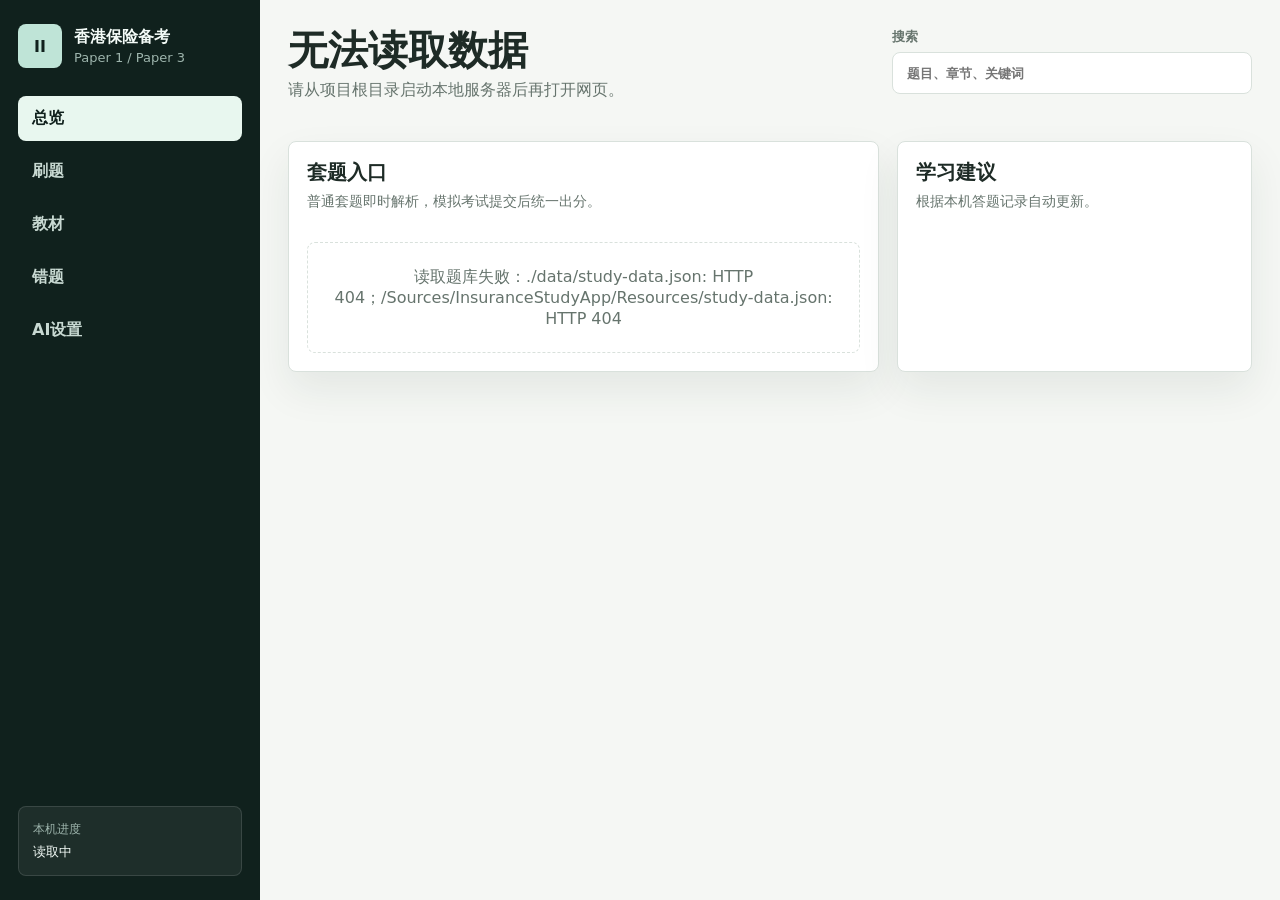
==== commit 8d48167d: "Add exam mode submission flow" ====
--- a/index.html
+++ b/index.html
@@ -4,7 +4,7 @@
     <meta charset="utf-8" />
     <meta name="viewport" content="width=device-width, initial-scale=1" />
     <title>香港保险考试备考 Web</title>
-    <link rel="stylesheet" href="./styles.css?v=20260430-6" />
+    <link rel="stylesheet" href="./styles.css?v=20260430-7" />
   </head>
   <body>
     <div class="app-shell">
@@ -49,7 +49,7 @@
             <section class="panel">
               <div class="panel-heading">
                 <h2>套题入口</h2>
-                <p>按试卷完整练习，答完立即看解析。</p>
+                <p>普通套题即时解析，模拟考试提交后统一出分。</p>
               </div>
               <div id="mockExamList" class="mock-exam-grid"></div>
               <div id="deckList" class="deck-list"></div>
@@ -199,6 +199,6 @@
       </article>
     </template>
 
-    <script type="module" src="./app.js?v=20260430-6"></script>
+    <script type="module" src="./app.js?v=20260430-7"></script>
   </body>
 </html>
--- a/styles.css
+++ b/styles.css
@@ -405,6 +405,12 @@
   background: var(--accent-strong);
 }
 
+.primary-button:disabled,
+.secondary-button:disabled {
+  cursor: not-allowed;
+  opacity: 0.48;
+}
+
 .secondary-button {
   border: 1px solid var(--line);
   background: var(--surface);
@@ -518,6 +524,11 @@
   outline: none;
 }
 
+.option-button:disabled {
+  cursor: default;
+  opacity: 1;
+}
+
 .option-button.is-selected {
   border-color: var(--accent);
   background: var(--accent-soft);
@@ -548,6 +559,34 @@
   border-radius: 8px;
   padding: 14px;
   background: #f3faf7;
+}
+
+.exam-status-panel,
+.exam-hold-panel {
+  border: 1px solid #c7e2d9;
+  border-radius: 8px;
+  padding: 12px 14px;
+  background: #f3fbf7;
+  color: var(--accent-strong);
+  font-size: 14px;
+  line-height: 1.55;
+}
+
+.exam-status-panel {
+  display: grid;
+  gap: 4px;
+}
+
+.exam-status-panel.is-submitted {
+  border-color: #b9dfc7;
+  background: #ecf8f0;
+  color: var(--success);
+}
+
+.exam-hold-panel {
+  border-color: #e4d1aa;
+  background: #fff8eb;
+  color: #624615;
 }
 
 .ai-result-panel {
@@ -598,6 +637,12 @@
   color: var(--ink);
   font-size: 13px;
   font-weight: 760;
+}
+
+.map-button.is-answered {
+  border-color: #9fc9bd;
+  background: #e7f5ef;
+  color: var(--accent-strong);
 }
 
 .map-button.is-current {
